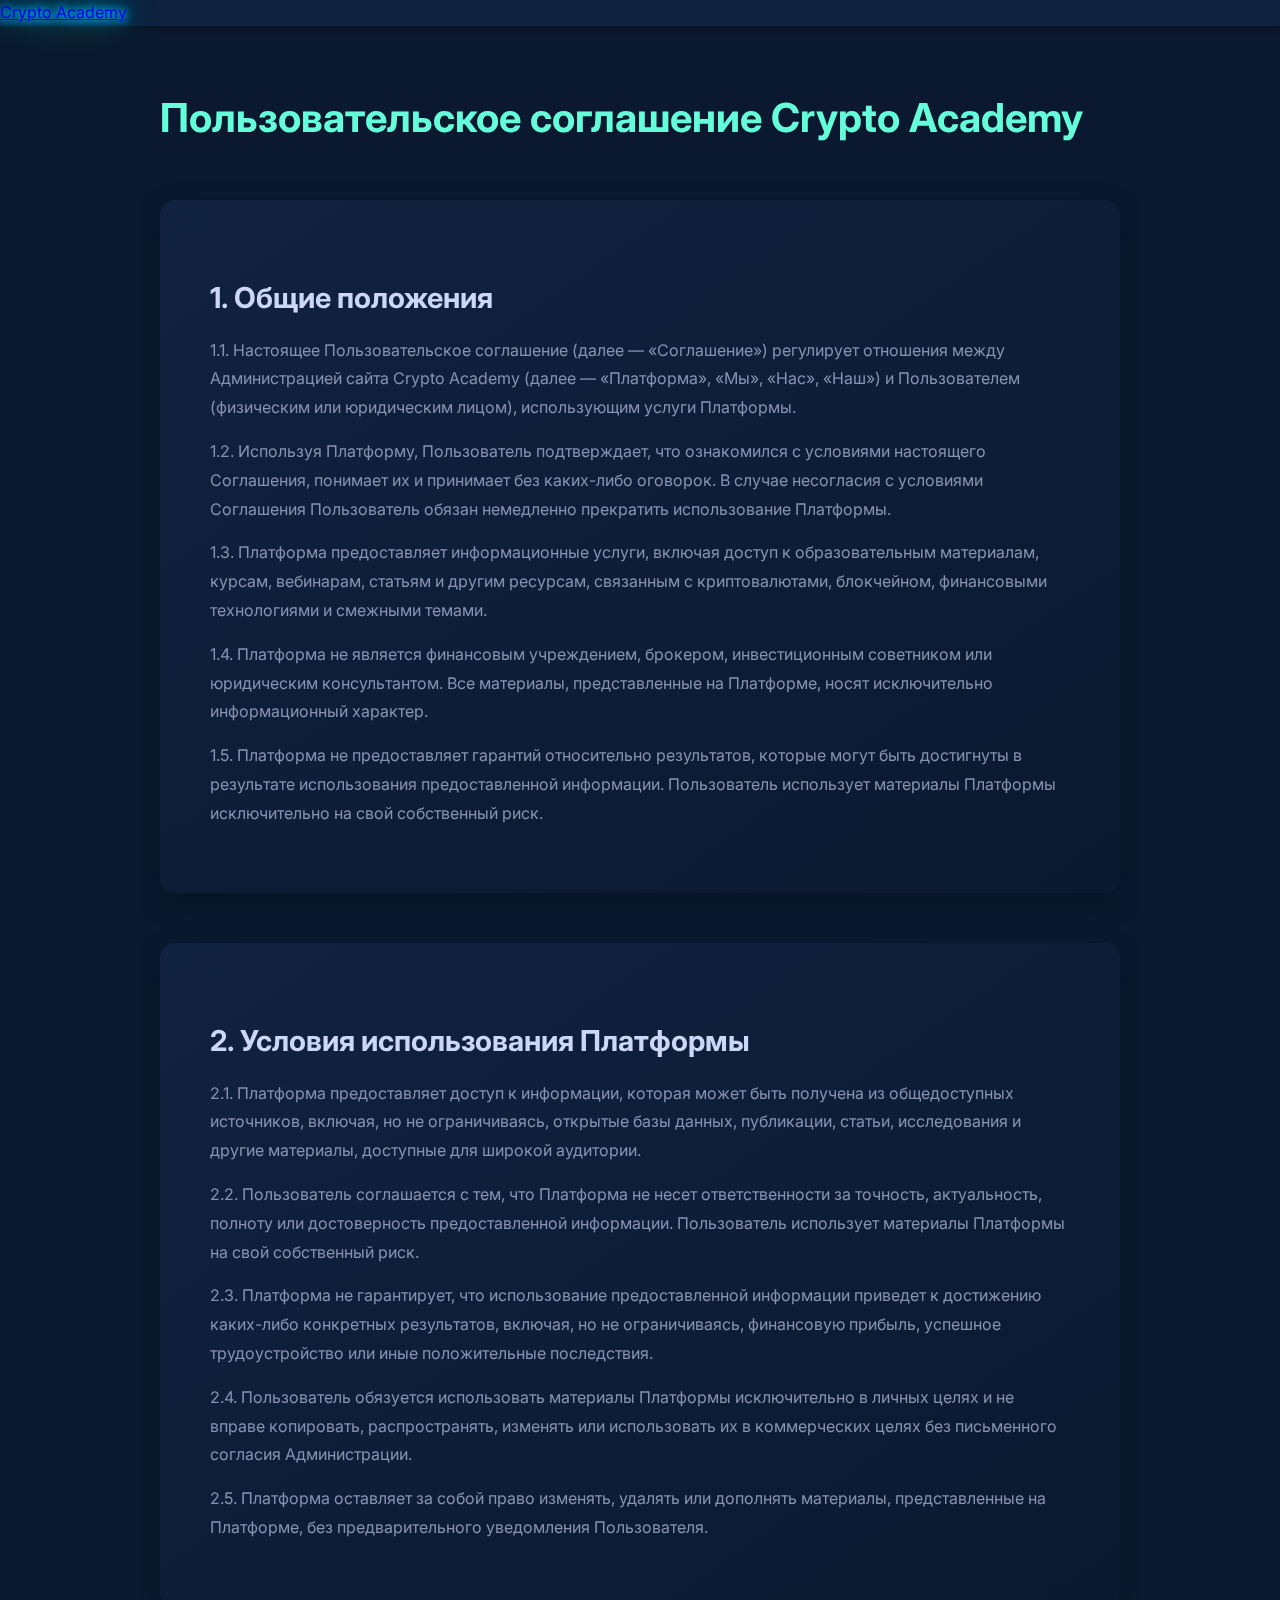
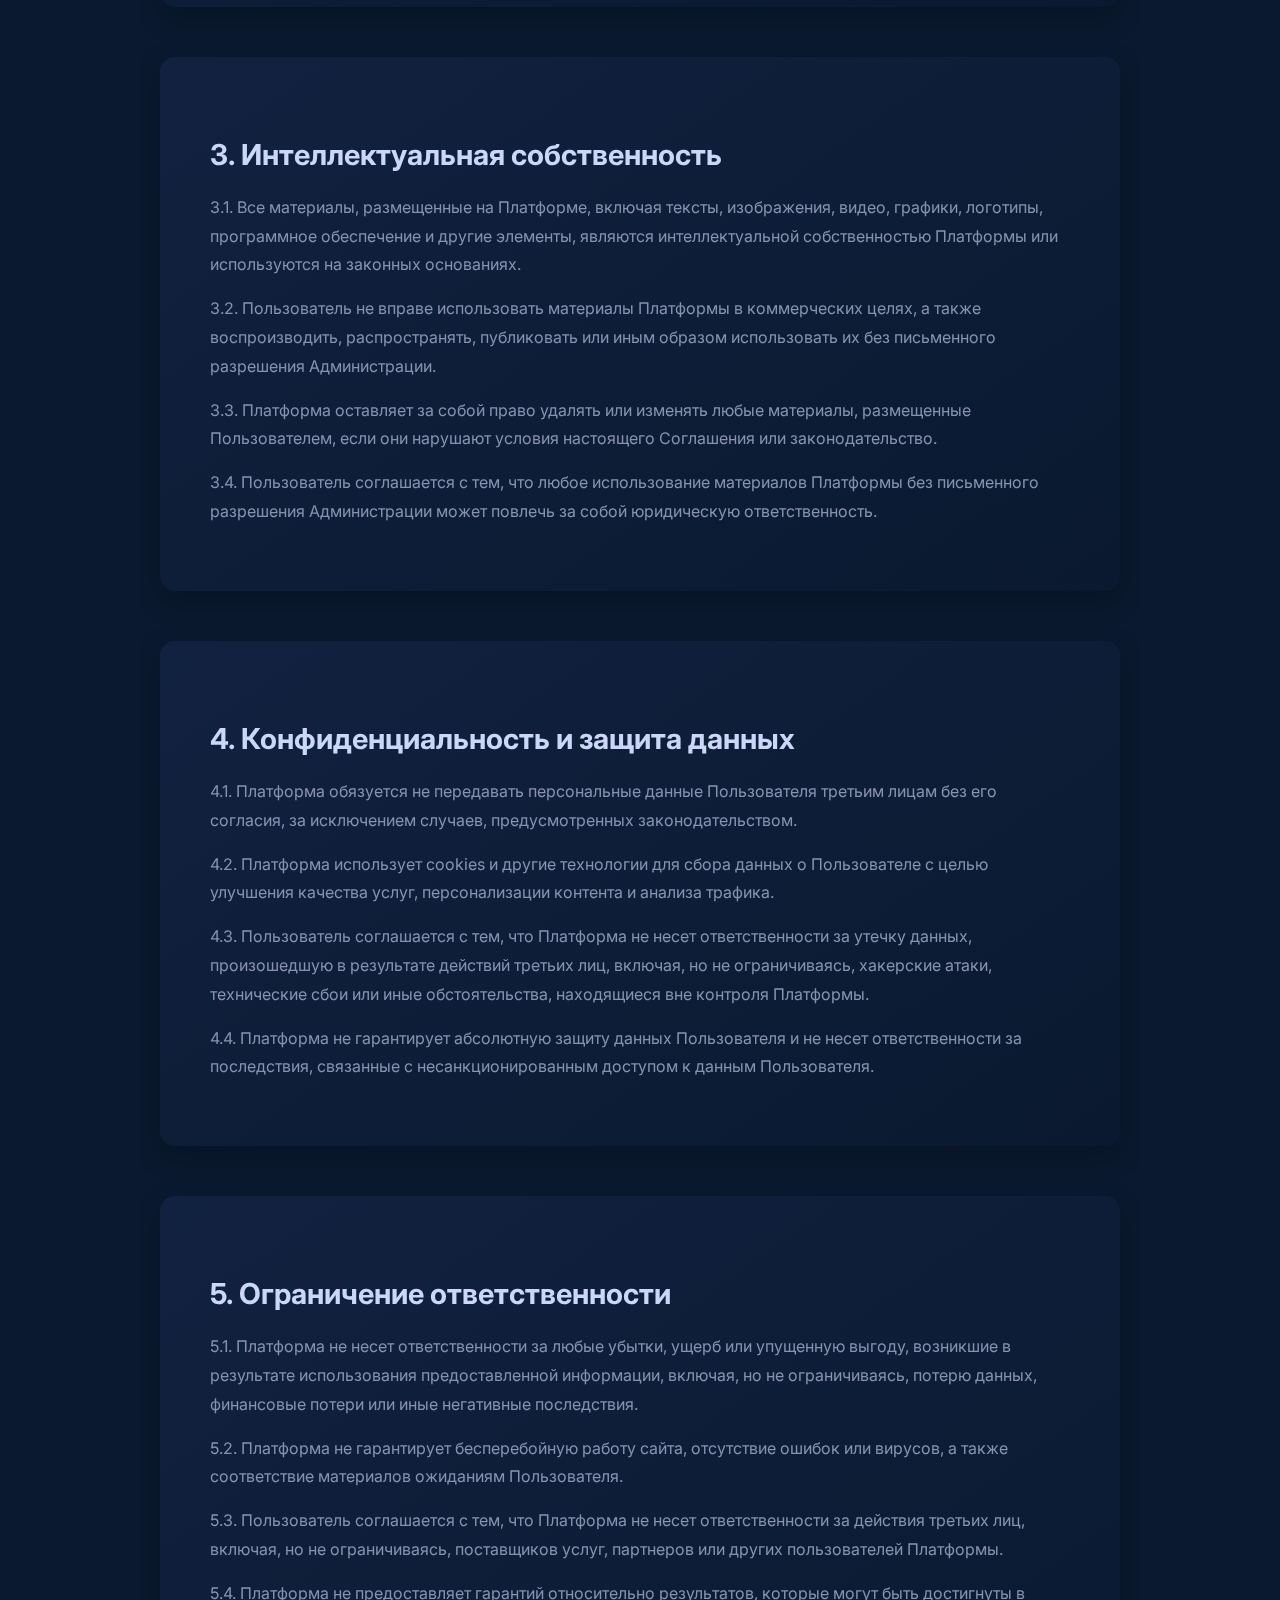
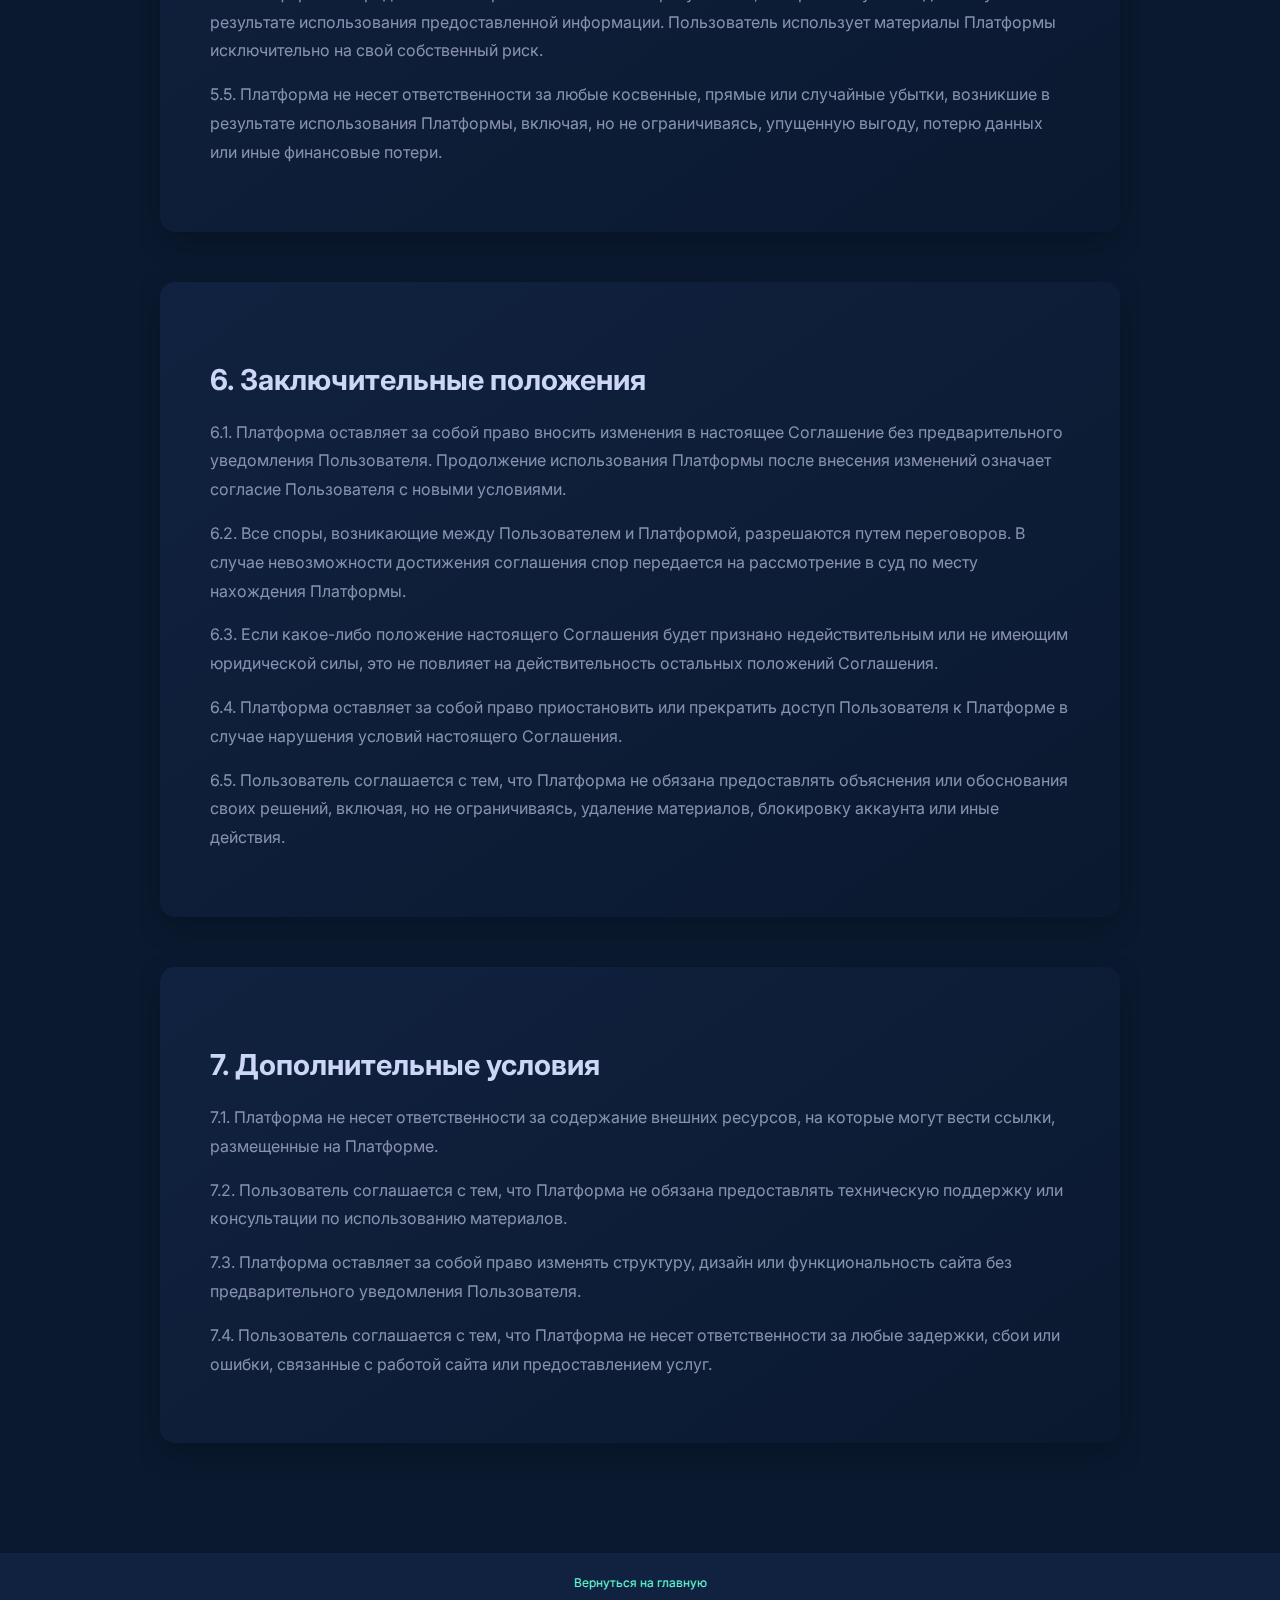
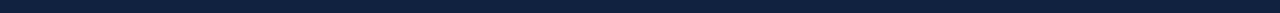
==== terms.html @ c8058bfc "Добавлено пользовательское соглашение и футер" ====
<!DOCTYPE html>
<html lang="ru">
<head>
    <meta charset="UTF-8">
    <meta name="viewport" content="width=device-width, initial-scale=1.0">
    <title>Пользовательское соглашение - Crypto Academy</title>
    <link rel="stylesheet" href="styles.css">
    <link href="https://fonts.googleapis.com/css2?family=Inter:wght@300;400;600;700&display=swap" rel="stylesheet">
</head>
<body class="dark-mode">
    <header>
        <nav>
            <div class="logo neon-glow">
                <a href="index.html">Crypto Academy</a>
            </div>
        </nav>
    </header>

    <main class="terms-content">
        <h1>Пользовательское соглашение Crypto Academy</h1>

        <section>
            <h2>1. Общие положения</h2>
            <p>1.1. Настоящее Пользовательское соглашение (далее — «Соглашение») регулирует отношения между Администрацией сайта Crypto Academy (далее — «Платформа», «Мы», «Нас», «Наш») и Пользователем (физическим или юридическим лицом), использующим услуги Платформы.</p>
            <p>1.2. Используя Платформу, Пользователь подтверждает, что ознакомился с условиями настоящего Соглашения, понимает их и принимает без каких-либо оговорок. В случае несогласия с условиями Соглашения Пользователь обязан немедленно прекратить использование Платформы.</p>
            <p>1.3. Платформа предоставляет информационные услуги, включая доступ к образовательным материалам, курсам, вебинарам, статьям и другим ресурсам, связанным с криптовалютами, блокчейном, финансовыми технологиями и смежными темами.</p>
            <p>1.4. Платформа не является финансовым учреждением, брокером, инвестиционным советником или юридическим консультантом. Все материалы, представленные на Платформе, носят исключительно информационный характер.</p>
            <p>1.5. Платформа не предоставляет гарантий относительно результатов, которые могут быть достигнуты в результате использования предоставленной информации. Пользователь использует материалы Платформы исключительно на свой собственный риск.</p>
        </section>

        <section>
            <h2>2. Условия использования Платформы</h2>
            <p>2.1. Платформа предоставляет доступ к информации, которая может быть получена из общедоступных источников, включая, но не ограничиваясь, открытые базы данных, публикации, статьи, исследования и другие материалы, доступные для широкой аудитории.</p>
            <p>2.2. Пользователь соглашается с тем, что Платформа не несет ответственности за точность, актуальность, полноту или достоверность предоставленной информации. Пользователь использует материалы Платформы на свой собственный риск.</p>
            <p>2.3. Платформа не гарантирует, что использование предоставленной информации приведет к достижению каких-либо конкретных результатов, включая, но не ограничиваясь, финансовую прибыль, успешное трудоустройство или иные положительные последствия.</p>
            <p>2.4. Пользователь обязуется использовать материалы Платформы исключительно в личных целях и не вправе копировать, распространять, изменять или использовать их в коммерческих целях без письменного согласия Администрации.</p>
            <p>2.5. Платформа оставляет за собой право изменять, удалять или дополнять материалы, представленные на Платформе, без предварительного уведомления Пользователя.</p>
        </section>

        <section>
            <h2>3. Интеллектуальная собственность</h2>
            <p>3.1. Все материалы, размещенные на Платформе, включая тексты, изображения, видео, графики, логотипы, программное обеспечение и другие элементы, являются интеллектуальной собственностью Платформы или используются на законных основаниях.</p>
            <p>3.2. Пользователь не вправе использовать материалы Платформы в коммерческих целях, а также воспроизводить, распространять, публиковать или иным образом использовать их без письменного разрешения Администрации.</p>
            <p>3.3. Платформа оставляет за собой право удалять или изменять любые материалы, размещенные Пользователем, если они нарушают условия настоящего Соглашения или законодательство.</p>
            <p>3.4. Пользователь соглашается с тем, что любое использование материалов Платформы без письменного разрешения Администрации может повлечь за собой юридическую ответственность.</p>
        </section>

        <section>
            <h2>4. Конфиденциальность и защита данных</h2>
            <p>4.1. Платформа обязуется не передавать персональные данные Пользователя третьим лицам без его согласия, за исключением случаев, предусмотренных законодательством.</p>
            <p>4.2. Платформа использует cookies и другие технологии для сбора данных о Пользователе с целью улучшения качества услуг, персонализации контента и анализа трафика.</p>
            <p>4.3. Пользователь соглашается с тем, что Платформа не несет ответственности за утечку данных, произошедшую в результате действий третьих лиц, включая, но не ограничиваясь, хакерские атаки, технические сбои или иные обстоятельства, находящиеся вне контроля Платформы.</p>
            <p>4.4. Платформа не гарантирует абсолютную защиту данных Пользователя и не несет ответственности за последствия, связанные с несанкционированным доступом к данным Пользователя.</p>
        </section>

        <section>
            <h2>5. Ограничение ответственности</h2>
            <p>5.1. Платформа не несет ответственности за любые убытки, ущерб или упущенную выгоду, возникшие в результате использования предоставленной информации, включая, но не ограничиваясь, потерю данных, финансовые потери или иные негативные последствия.</p>
            <p>5.2. Платформа не гарантирует бесперебойную работу сайта, отсутствие ошибок или вирусов, а также соответствие материалов ожиданиям Пользователя.</p>
            <p>5.3. Пользователь соглашается с тем, что Платформа не несет ответственности за действия третьих лиц, включая, но не ограничиваясь, поставщиков услуг, партнеров или других пользователей Платформы.</p>
            <p>5.4. Платформа не предоставляет гарантий относительно результатов, которые могут быть достигнуты в результате использования предоставленной информации. Пользователь использует материалы Платформы исключительно на свой собственный риск.</p>
            <p>5.5. Платформа не несет ответственности за любые косвенные, прямые или случайные убытки, возникшие в результате использования Платформы, включая, но не ограничиваясь, упущенную выгоду, потерю данных или иные финансовые потери.</p>
        </section>

        <section>
            <h2>6. Заключительные положения</h2>
            <p>6.1. Платформа оставляет за собой право вносить изменения в настоящее Соглашение без предварительного уведомления Пользователя. Продолжение использования Платформы после внесения изменений означает согласие Пользователя с новыми условиями.</p>
            <p>6.2. Все споры, возникающие между Пользователем и Платформой, разрешаются путем переговоров. В случае невозможности достижения соглашения спор передается на рассмотрение в суд по месту нахождения Платформы.</p>
            <p>6.3. Если какое-либо положение настоящего Соглашения будет признано недействительным или не имеющим юридической силы, это не повлияет на действительность остальных положений Соглашения.</p>
            <p>6.4. Платформа оставляет за собой право приостановить или прекратить доступ Пользователя к Платформе в случае нарушения условий настоящего Соглашения.</p>
            <p>6.5. Пользователь соглашается с тем, что Платформа не обязана предоставлять объяснения или обоснования своих решений, включая, но не ограничиваясь, удаление материалов, блокировку аккаунта или иные действия.</p>
        </section>

        <section>
            <h2>7. Дополнительные условия</h2>
            <p>7.1. Платформа не несет ответственности за содержание внешних ресурсов, на которые могут вести ссылки, размещенные на Платформе.</p>
            <p>7.2. Пользователь соглашается с тем, что Платформа не обязана предоставлять техническую поддержку или консультации по использованию материалов.</p>
            <p>7.3. Платформа оставляет за собой право изменять структуру, дизайн или функциональность сайта без предварительного уведомления Пользователя.</p>
            <p>7.4. Пользователь соглашается с тем, что Платформа не несет ответственности за любые задержки, сбои или ошибки, связанные с работой сайта или предоставлением услуг.</p>
        </section>
    </main>

    <footer>
        <div class="footer-content">
            <a href="index.html">Вернуться на главную</a>
        </div>
    </footer>
</body>
</html>
---- styles.css ----
:root {
    --primary-color: #0A192F;
    --secondary-color: #112240;
    --accent-color: #64FFDA;
    --text-color: #8892B0;
    --light-text: #CCD6F6;
    --neon-blue: #00B4FF;
    --neon-green: #00FF87;
}

* {
    margin: 0;
    padding: 0;
    box-sizing: border-box;
    scroll-behavior: smooth;
}

@keyframes float {
    0% { transform: translateY(0px); }
    50% { transform: translateY(-15px); }
    100% { transform: translateY(0px); }
}

@keyframes rotate {
    from { transform: rotate(0deg); }
    to { transform: rotate(360deg); }
}

body {
    font-family: 'Inter', sans-serif;
    background-color: var(--primary-color);
    color: var(--text-color);
    line-height: 1.6;
    perspective: 1000px;
}

.dark-mode {
    background-color: var(--primary-color);
    color: var(--light-text);
}

main {
    max-width: 1400px;
    margin: 0 auto;
    padding: 0 15px;
    position: relative;
    overflow: hidden;
}

/* Crypto Background Elements */
.crypto-bg {
    position: absolute;
    z-index: -1;
    opacity: 0.1;
}

.crypto-bg-coin {
    position: absolute;
    width: 50px;
    height: 50px;
    background: radial-gradient(circle, var(--neon-blue), transparent 70%);
    border-radius: 50%;
    animation: float 5s infinite;
}

/* Header with Futuristic Design */
header {
    background-color: var(--secondary-color);
    backdrop-filter: blur(10px);
    box-shadow: 0 4px 6px rgba(0,0,0,0.2);
    transition: all 0.3s ease;
}

.nav-links a {
    color: var(--light-text);
    position: relative;
    transition: all 0.3s ease;
}

.nav-links a::after {
    content: '';
    position: absolute;
    width: 0;
    height: 2px;
    bottom: -5px;
    left: 0;
    background-color: var(--accent-color);
    transition: width 0.3s;
}

.nav-links a:hover::after {
    width: 100%;
}

/* Hero Section with 3D Effect */
.hero {
    min-height: 80vh;
    display: flex;
    align-items: center;
    justify-content: center;
    background: linear-gradient(135deg, var(--primary-color), var(--secondary-color));
    position: relative;
    overflow: hidden;
    transform-style: preserve-3d;
}

.hero-content {
    transform: translateZ(50px);
    text-shadow: 0 0 10px rgba(100, 255, 218, 0.3);
}

.hero-content h1 {
    color: var(--accent-color);
    font-size: 4rem;
    text-transform: uppercase;
    letter-spacing: 2px;
}

.cta-button {
    display: inline-block;
    padding: 20px 40px;
    font-size: 24px;
    font-weight: 600;
    text-decoration: none;
    color: #111;
    background: #00ffcc;
    border: none;
    border-radius: 8px;
    cursor: pointer;
    position: relative;
    overflow: hidden;
    transition: all 0.3s ease;
    text-transform: uppercase;
    letter-spacing: 1px;
    box-shadow: 0 0 20px rgba(0, 255, 204, 0.5);
}

.cta-button:before {
    content: '';
    position: absolute;
    top: 0;
    left: -100%;
    width: 100%;
    height: 100%;
    background: linear-gradient(
        120deg,
        transparent,
        rgba(255, 255, 255, 0.3),
        transparent
    );
    transition: 0.5s;
}

.cta-button:hover {
    transform: translateY(-3px);
    box-shadow: 0 0 30px rgba(0, 255, 204, 0.8);
    background: #00ffd5;
}

.cta-button:hover:before {
    left: 100%;
}

.cta-button i {
    margin-right: 10px;
    font-size: 24px;
    vertical-align: middle;
}

@media (max-width: 768px) {
    .cta-button {
        padding: 15px 30px;
        font-size: 20px;
    }
}

/* Sections with Gradient and Shadow */
section {
    background: linear-gradient(145deg, var(--secondary-color), var(--primary-color));
    border-radius: 15px;
    box-shadow: 0 10px 30px rgba(0,0,0,0.2);
    margin: 50px 0;
    padding: 50px;
    position: relative;
    overflow: hidden;
}

.reasons-grid, .benefits-grid {
    display: grid;
    grid-template-columns: repeat(auto-fit, minmax(250px, 1fr));
    gap: 30px;
}

.reason-card, .benefit-card {
    background: rgba(17, 34, 64, 0.5);
    backdrop-filter: blur(10px);
    border-radius: 15px;
    padding: 30px;
    transition: all 0.3s ease;
    transform-style: preserve-3d;
}

.reason-card:hover, .benefit-card:hover {
    transform: translateZ(20px) scale(1.05);
    box-shadow: 0 15px 35px rgba(0,0,0,0.3);
}

.reviews-grid {
    display: grid;
    grid-template-columns: repeat(auto-fit, minmax(300px, 1fr));
    gap: 30px;
    padding: 20px;
}

.review-card {
    background: rgba(255, 255, 255, 0.03);
    border: 1px solid rgba(255, 255, 255, 0.1);
    border-radius: 15px;
    padding: 25px;
    transition: all 0.3s ease;
    display: flex;
    flex-direction: column;
    min-height: 280px;
}

.review-card p {
    color: #e6e6e6;
    font-size: 16px;
    line-height: 1.6;
    margin-bottom: 20px;
    flex-grow: 1;
}

.review-author {
    color: #00ffff;
    font-size: 18px;
    font-weight: 600;
    text-align: right;
    margin-top: auto;
    text-shadow: 0 0 10px rgba(0, 255, 255, 0.3);
}

.review-card:hover {
    transform: translateY(-5px);
    box-shadow: 0 5px 20px rgba(0, 255, 255, 0.1);
    border-color: rgba(0, 255, 255, 0.2);
}

.partners {
    padding: 20px;
    background: rgba(17, 24, 39, 0.6);
    backdrop-filter: blur(10px);
    border-radius: 16px;
    margin: 20px;
    box-shadow: 0 4px 6px -1px rgba(0, 0, 0, 0.1), 0 2px 4px -1px rgba(0, 0, 0, 0.06);
}

.partners h2 {
    font-size: 24px;
    margin-bottom: 25px;
    text-align: center;
}

.partners-logos {
    display: flex;
    justify-content: center;
    align-items: center;
    gap: 40px;
    margin: 0 auto;
    flex-wrap: wrap;
    max-width: 900px;
    padding: 0 20px;
}

.partner-logo {
    width: 150px;
    height: 220px;
    display: flex;
    flex-direction: column;
    align-items: center;
    transition: all 0.3s ease;
    background: rgba(255, 255, 255, 0.03);
    padding: 20px;
    border-radius: 12px;
    border: 1px solid rgba(255, 255, 255, 0.1);
    text-decoration: none;
}

.partner-logo img {
    width: 100px;
    height: 100px;
    object-fit: contain;
    transition: all 0.3s ease;
    filter: brightness(0.9);
    margin-bottom: 30px;
}

.exchange-name {
    color: #00ffff;
    font-size: 22px;
    font-weight: 600;
    text-align: center;
    transition: all 0.3s ease;
    text-shadow: 0 0 10px rgba(0, 255, 255, 0.5),
                 0 0 20px rgba(0, 255, 255, 0.3),
                 0 0 30px rgba(0, 255, 255, 0.2);
    letter-spacing: 1px;
}

.partner-logo:hover {
    background: rgba(255, 255, 255, 0.05);
    transform: translateY(-2px);
    border-color: rgba(0, 255, 255, 0.2);
}

.partner-logo:hover img {
    filter: brightness(1);
}

.partner-logo:hover .exchange-name {
    text-shadow: 0 0 15px rgba(0, 255, 255, 0.7),
                 0 0 25px rgba(0, 255, 255, 0.5),
                 0 0 35px rgba(0, 255, 255, 0.3);
}

@media (max-width: 768px) {
    .partner-logo {
        width: 130px;
        height: 180px;
        padding: 15px;
    }

    .partner-logo img {
        width: 80px;
        height: 80px;
        margin-bottom: 20px;
    }

    .exchange-name {
        font-size: 18px;
    }
}

.subtitle-large {
    font-size: 28px;
    margin: 20px 0;
    font-weight: 500;
    text-shadow: 0 0 10px rgba(0, 255, 255, 0.5);
}

@media (max-width: 768px) {
    .subtitle-large {
        font-size: 22px;
        margin: 15px 0;
    }
}

@media (max-width: 768px) {
    body {
        font-size: 14px;
    }

    header {
        flex-direction: column;
        padding: 15px;
    }

    .nav-links {
        margin-top: 10px;
        display: flex;
        flex-wrap: wrap;
        justify-content: center;
        gap: 10px;
    }

    .hero {
        padding: 30px 15px;
        text-align: center;
    }

    .hero-content h1 {
        font-size: 2rem;
    }

    .hero-subtitle {
        font-size: 1rem;
    }

    .reasons-grid,
    .benefits-grid,
    .reviews-grid,
    .partners-logos {
        grid-template-columns: 1fr;
    }

    section {
        padding: 20px 15px;
        margin: 20px 0;
    }

    .partners {
        margin: 10px;
        padding: 15px;
    }
    
    .partners h2 {
        font-size: 20px;
        margin-bottom: 20px;
    }

    .partners-logos {
        gap: 20px;
    }

    .reviews-grid {
        grid-template-columns: 1fr;
        gap: 20px;
        padding: 15px;
    }

    .review-card {
        padding: 20px;
        min-height: 240px;
    }

    .review-card p {
        font-size: 15px;
        line-height: 1.5;
        margin-bottom: 15px;
    }

    .review-author {
        font-size: 16px;
    }
}

@media (max-width: 1024px) {
    .reasons-grid,
    .benefits-grid,
    .reviews-grid {
        grid-template-columns: repeat(2, 1fr);
    }
}

/* Neon Glow Effects */
.neon-glow {
    text-shadow: 
        0 0 7px var(--neon-blue),
        0 0 10px var(--neon-blue),
        0 0 21px var(--neon-blue),
        0 0 42px var(--neon-green),
        0 0 82px var(--neon-green);
}

/* Additional Animations */
@keyframes crypto-flow {
    0% { transform: translateX(-100%); }
    100% { transform: translateX(100vw); }
}

.crypto-flow {
    position: absolute;
    bottom: 0;
    left: 0;
    width: 100%;
    height: 2px;
    background: linear-gradient(to right, transparent, var(--accent-color), transparent);
    animation: crypto-flow 10s linear infinite;
}

/* Terms Page Styles */
.terms-content {
    max-width: 1000px;
    margin: 40px auto;
    padding: 20px;
}

.terms-content h1 {
    color: var(--accent-color);
    margin-bottom: 30px;
    font-size: 2.5rem;
}

.terms-content h2 {
    color: var(--light-text);
    margin: 25px 0 15px;
    font-size: 1.8rem;
}

.terms-content p {
    margin-bottom: 15px;
    line-height: 1.8;
    color: var(--text-color);
}

.terms-content section {
    margin-bottom: 40px;
}

/* Footer Styles */
footer {
    background-color: var(--secondary-color);
    padding: 20px 0;
    margin-top: 50px;
}

.footer-content {
    max-width: 1400px;
    margin: 0 auto;
    padding: 0 15px;
    text-align: center;
    font-size: 12px;
    color: var(--text-color);
}

.footer-content a {
    color: var(--accent-color);
    text-decoration: none;
    transition: color 0.3s ease;
}

.footer-content a:hover {
    color: var(--light-text);
}

.legal-links {
    margin-top: 10px;
}

.legal-links a {
    margin: 0 10px;
}
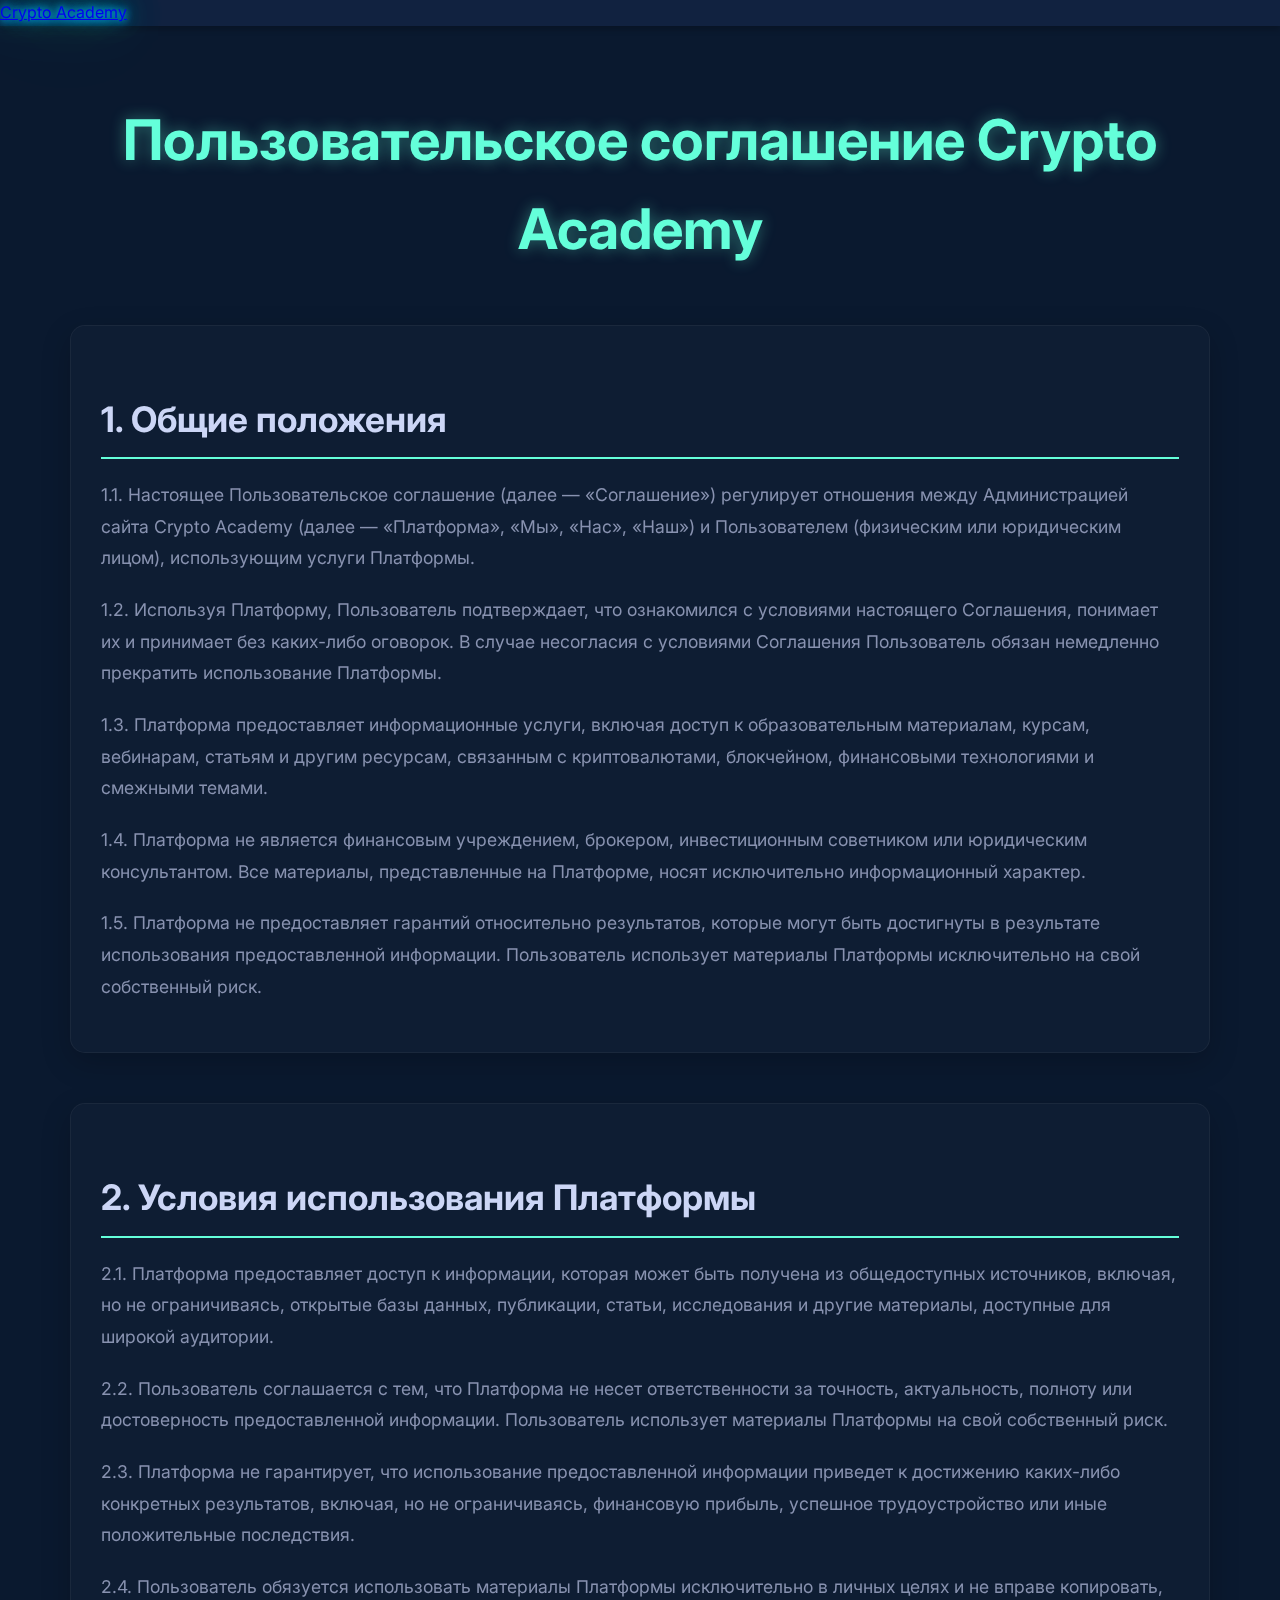
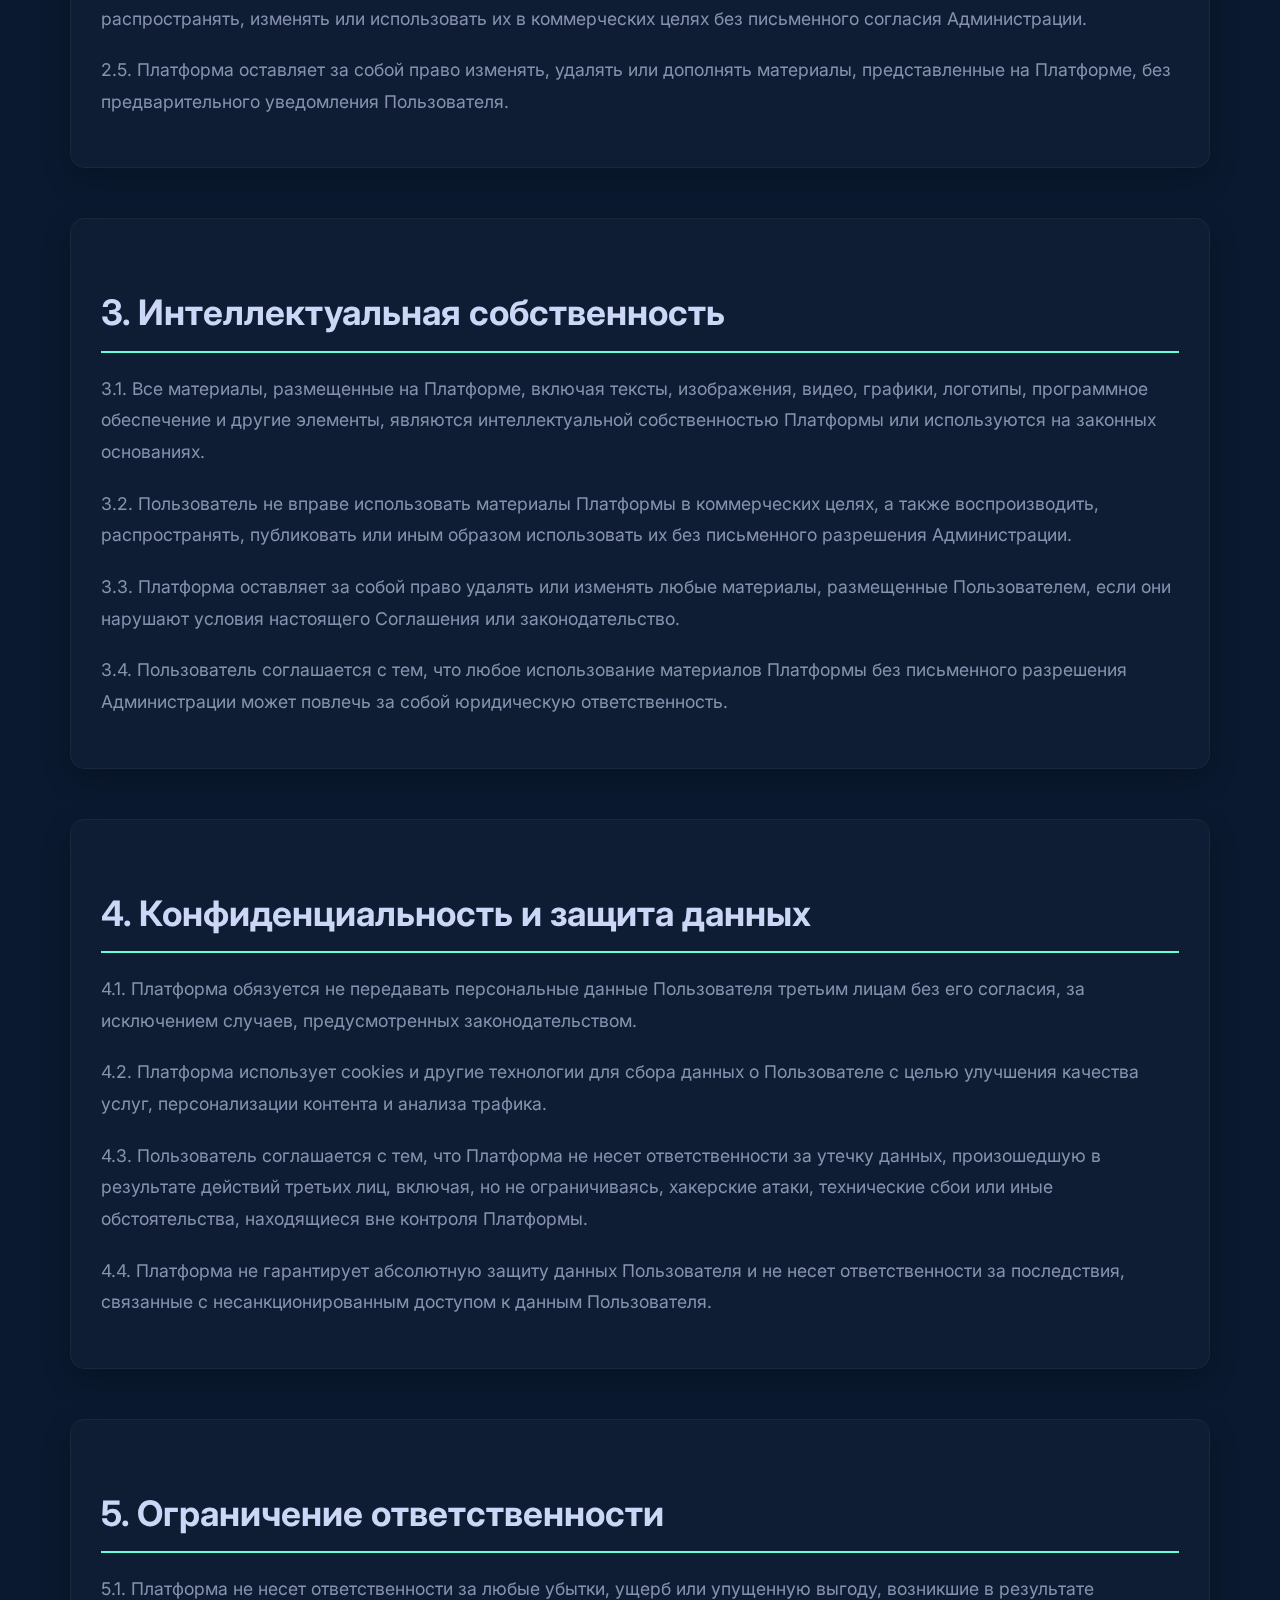
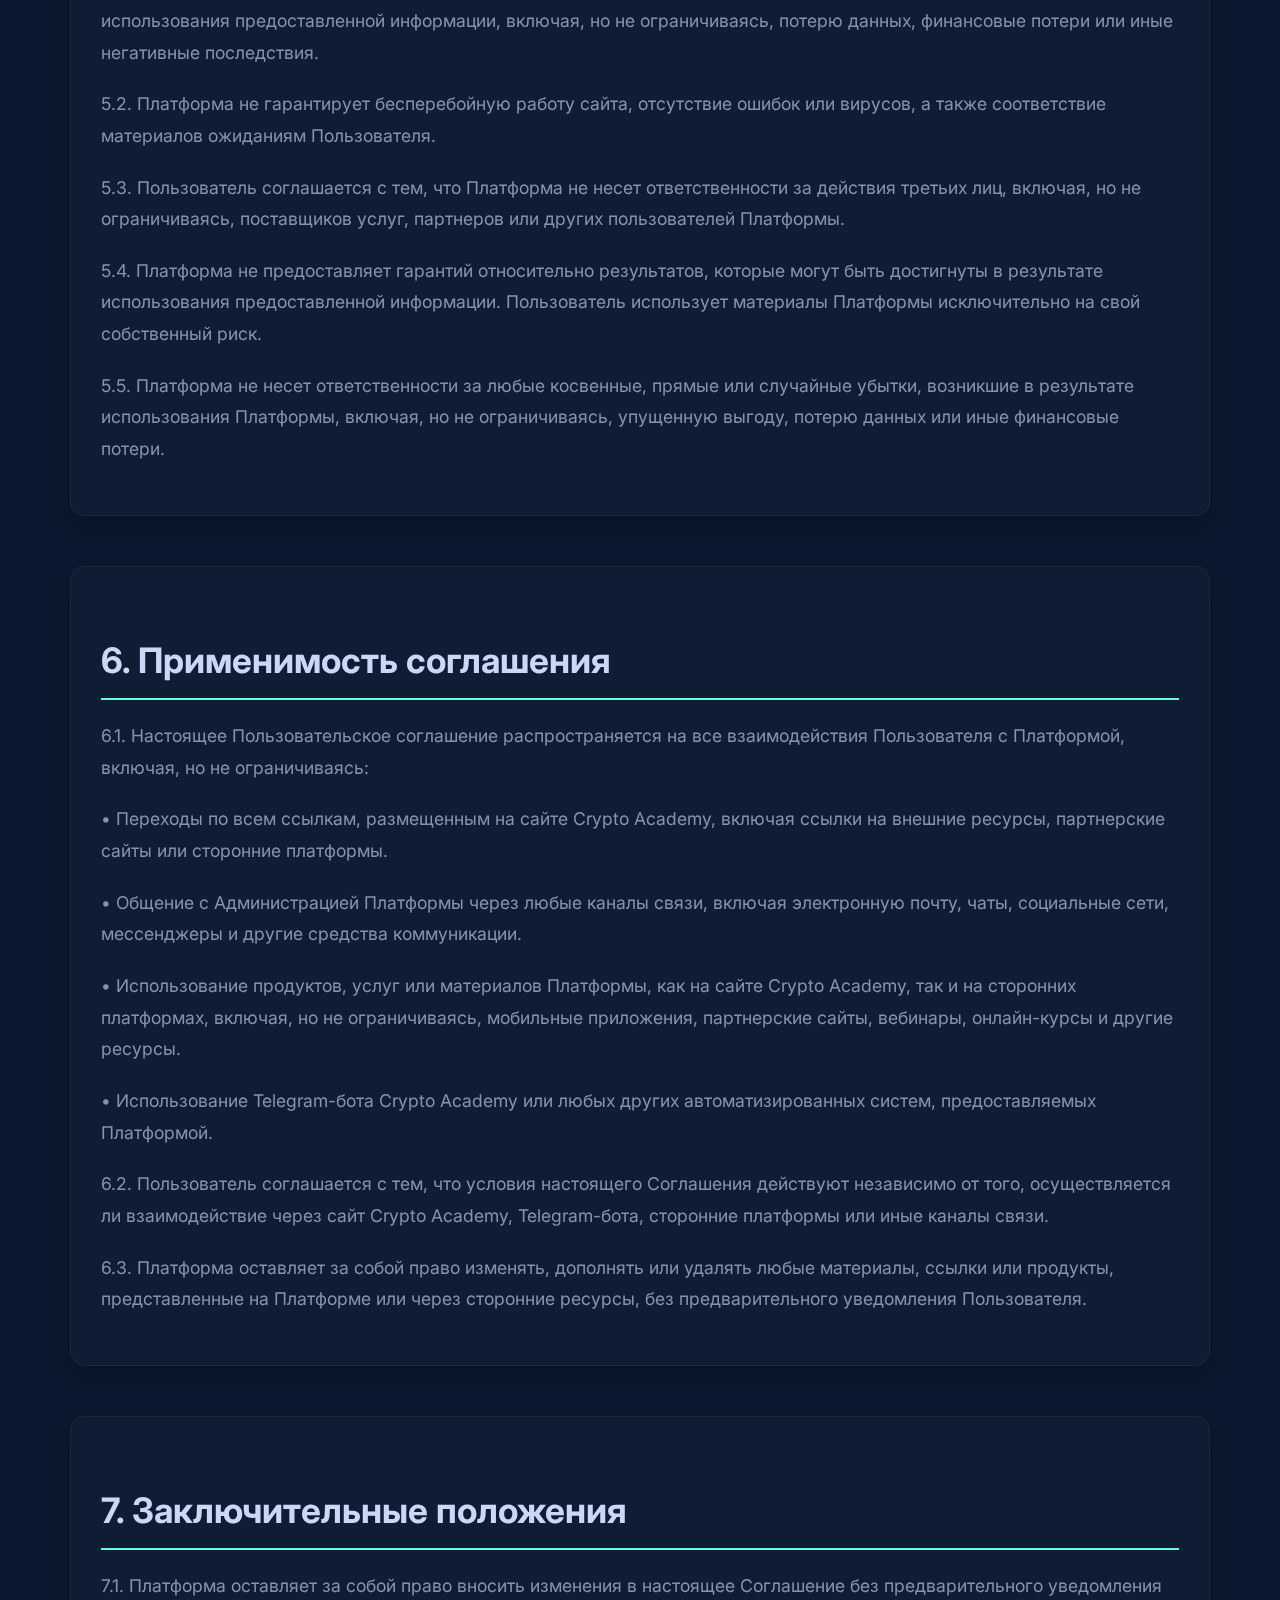
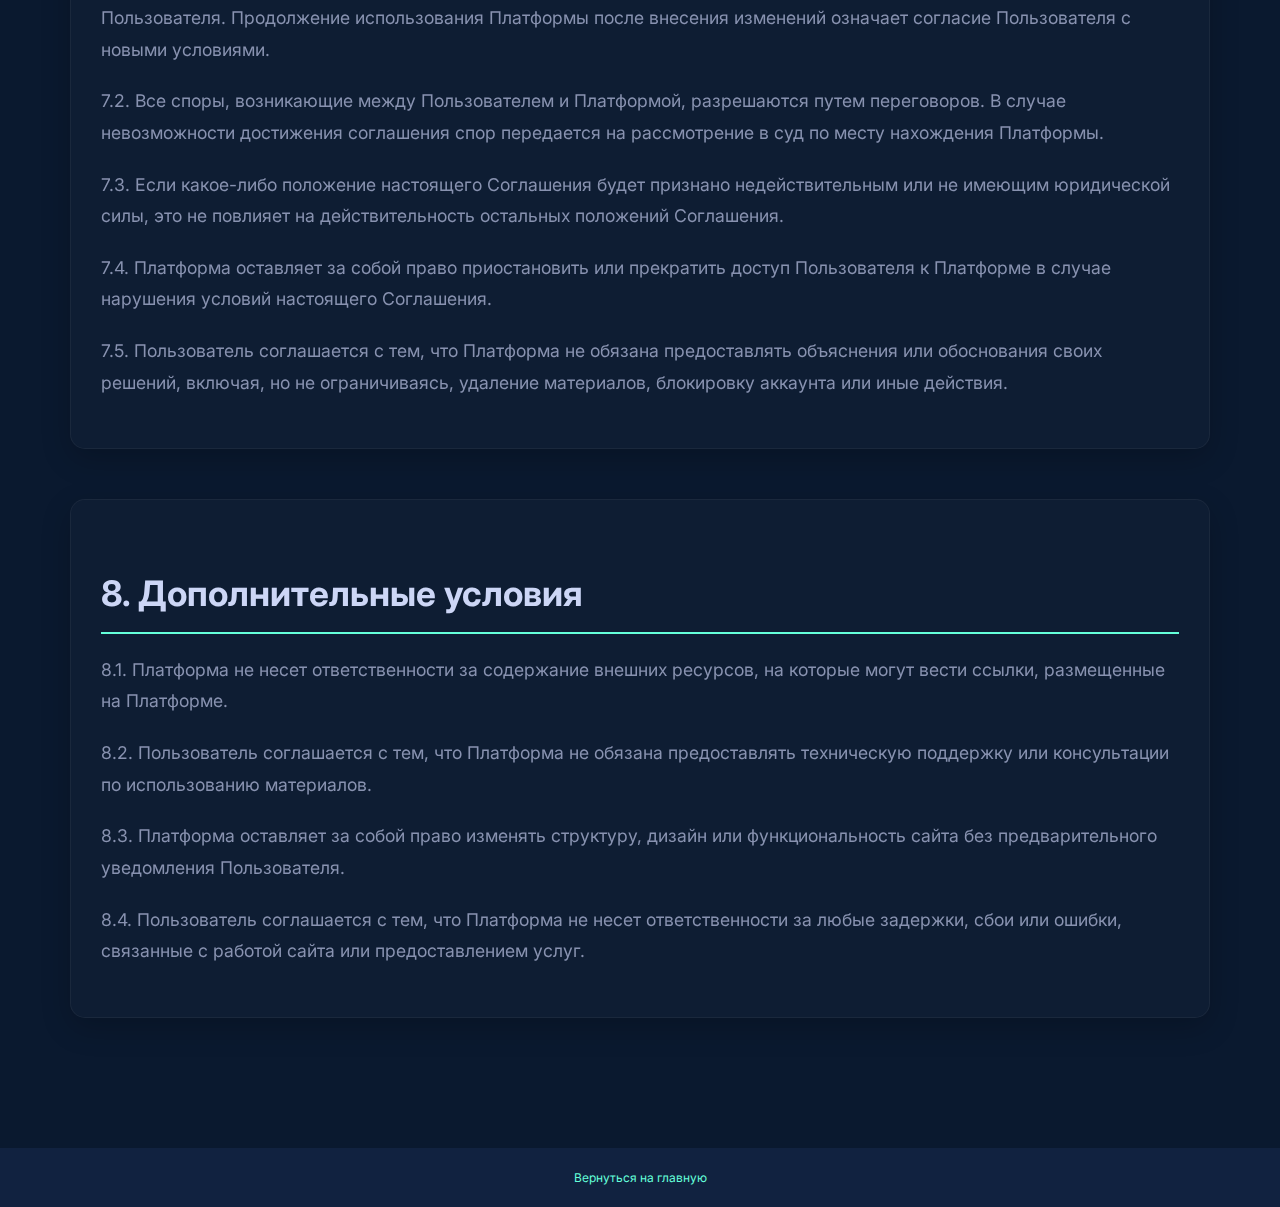
==== commit bcd3f93e: "Обновлен дизайн статистики и пользовательское соглашение" ====
--- a/terms.html
+++ b/terms.html
@@ -63,20 +63,31 @@
         </section>
 
         <section>
-            <h2>6. Заключительные положения</h2>
-            <p>6.1. Платформа оставляет за собой право вносить изменения в настоящее Соглашение без предварительного уведомления Пользователя. Продолжение использования Платформы после внесения изменений означает согласие Пользователя с новыми условиями.</p>
-            <p>6.2. Все споры, возникающие между Пользователем и Платформой, разрешаются путем переговоров. В случае невозможности достижения соглашения спор передается на рассмотрение в суд по месту нахождения Платформы.</p>
-            <p>6.3. Если какое-либо положение настоящего Соглашения будет признано недействительным или не имеющим юридической силы, это не повлияет на действительность остальных положений Соглашения.</p>
-            <p>6.4. Платформа оставляет за собой право приостановить или прекратить доступ Пользователя к Платформе в случае нарушения условий настоящего Соглашения.</p>
-            <p>6.5. Пользователь соглашается с тем, что Платформа не обязана предоставлять объяснения или обоснования своих решений, включая, но не ограничиваясь, удаление материалов, блокировку аккаунта или иные действия.</p>
+            <h2>6. Применимость соглашения</h2>
+            <p>6.1. Настоящее Пользовательское соглашение распространяется на все взаимодействия Пользователя с Платформой, включая, но не ограничиваясь:</p>
+            <p>• Переходы по всем ссылкам, размещенным на сайте Crypto Academy, включая ссылки на внешние ресурсы, партнерские сайты или сторонние платформы.</p>
+            <p>• Общение с Администрацией Платформы через любые каналы связи, включая электронную почту, чаты, социальные сети, мессенджеры и другие средства коммуникации.</p>
+            <p>• Использование продуктов, услуг или материалов Платформы, как на сайте Crypto Academy, так и на сторонних платформах, включая, но не ограничиваясь, мобильные приложения, партнерские сайты, вебинары, онлайн-курсы и другие ресурсы.</p>
+            <p>• Использование Telegram-бота Crypto Academy или любых других автоматизированных систем, предоставляемых Платформой.</p>
+            <p>6.2. Пользователь соглашается с тем, что условия настоящего Соглашения действуют независимо от того, осуществляется ли взаимодействие через сайт Crypto Academy, Telegram-бота, сторонние платформы или иные каналы связи.</p>
+            <p>6.3. Платформа оставляет за собой право изменять, дополнять или удалять любые материалы, ссылки или продукты, представленные на Платформе или через сторонние ресурсы, без предварительного уведомления Пользователя.</p>
         </section>
 
         <section>
-            <h2>7. Дополнительные условия</h2>
-            <p>7.1. Платформа не несет ответственности за содержание внешних ресурсов, на которые могут вести ссылки, размещенные на Платформе.</p>
-            <p>7.2. Пользователь соглашается с тем, что Платформа не обязана предоставлять техническую поддержку или консультации по использованию материалов.</p>
-            <p>7.3. Платформа оставляет за собой право изменять структуру, дизайн или функциональность сайта без предварительного уведомления Пользователя.</p>
-            <p>7.4. Пользователь соглашается с тем, что Платформа не несет ответственности за любые задержки, сбои или ошибки, связанные с работой сайта или предоставлением услуг.</p>
+            <h2>7. Заключительные положения</h2>
+            <p>7.1. Платформа оставляет за собой право вносить изменения в настоящее Соглашение без предварительного уведомления Пользователя. Продолжение использования Платформы после внесения изменений означает согласие Пользователя с новыми условиями.</p>
+            <p>7.2. Все споры, возникающие между Пользователем и Платформой, разрешаются путем переговоров. В случае невозможности достижения соглашения спор передается на рассмотрение в суд по месту нахождения Платформы.</p>
+            <p>7.3. Если какое-либо положение настоящего Соглашения будет признано недействительным или не имеющим юридической силы, это не повлияет на действительность остальных положений Соглашения.</p>
+            <p>7.4. Платформа оставляет за собой право приостановить или прекратить доступ Пользователя к Платформе в случае нарушения условий настоящего Соглашения.</p>
+            <p>7.5. Пользователь соглашается с тем, что Платформа не обязана предоставлять объяснения или обоснования своих решений, включая, но не ограничиваясь, удаление материалов, блокировку аккаунта или иные действия.</p>
+        </section>
+
+        <section>
+            <h2>8. Дополнительные условия</h2>
+            <p>8.1. Платформа не несет ответственности за содержание внешних ресурсов, на которые могут вести ссылки, размещенные на Платформе.</p>
+            <p>8.2. Пользователь соглашается с тем, что Платформа не обязана предоставлять техническую поддержку или консультации по использованию материалов.</p>
+            <p>8.3. Платформа оставляет за собой право изменять структуру, дизайн или функциональность сайта без предварительного уведомления Пользователя.</p>
+            <p>8.4. Пользователь соглашается с тем, что Платформа не несет ответственности за любые задержки, сбои или ошибки, связанные с работой сайта или предоставлением услуг.</p>
         </section>
     </main>
 
--- a/styles.css
+++ b/styles.css
@@ -468,33 +468,134 @@
     animation: crypto-flow 10s linear infinite;
 }
 
+/* Stats Section Styles */
+.stats {
+    padding: 60px 0;
+    background: linear-gradient(145deg, var(--secondary-color), var(--primary-color));
+}
+
+.stats-container {
+    max-width: 1200px;
+    margin: 0 auto;
+    display: flex;
+    justify-content: space-around;
+    align-items: center;
+    flex-wrap: wrap;
+    gap: 30px;
+    padding: 0 20px;
+}
+
+.stat-card {
+    background: rgba(255, 255, 255, 0.05);
+    backdrop-filter: blur(10px);
+    border-radius: 20px;
+    padding: 40px;
+    text-align: center;
+    min-width: 280px;
+    border: 1px solid rgba(255, 255, 255, 0.1);
+    transition: all 0.3s ease;
+    animation: fadeIn 0.5s ease-out;
+    display: flex;
+    flex-direction: column;
+    align-items: center;
+}
+
+.stat-card:hover {
+    transform: translateY(-10px);
+    border-color: var(--accent-color);
+    box-shadow: 0 10px 30px rgba(100, 255, 218, 0.1);
+}
+
+.stat-icon {
+    font-size: 2.5rem;
+    margin-bottom: 15px;
+    background: linear-gradient(135deg, var(--neon-blue), var(--neon-green));
+    -webkit-background-clip: text;
+    -webkit-text-fill-color: transparent;
+}
+
+.stat-symbol {
+    font-size: 2rem;
+    color: var(--accent-color);
+    margin-bottom: 5px;
+    font-weight: 700;
+    text-shadow: 0 0 10px rgba(100, 255, 218, 0.3);
+}
+
+.stat-number {
+    font-size: 4rem;
+    font-weight: 700;
+    color: var(--accent-color);
+    margin-bottom: 15px;
+    font-family: 'Inter', sans-serif;
+    text-shadow: 0 0 10px rgba(100, 255, 218, 0.3);
+    line-height: 1;
+}
+
+.stat-label {
+    font-size: 1.2rem;
+    color: var(--light-text);
+    font-weight: 400;
+}
+
+@keyframes fadeIn {
+    from {
+        opacity: 0;
+        transform: translateY(20px);
+    }
+    to {
+        opacity: 1;
+        transform: translateY(0);
+    }
+}
+
+@media (max-width: 768px) {
+    .stats-container {
+        flex-direction: column;
+    }
+    
+    .stat-card {
+        width: 100%;
+        max-width: 300px;
+    }
+}
+
 /* Terms Page Styles */
 .terms-content {
-    max-width: 1000px;
+    max-width: 1200px;
     margin: 40px auto;
-    padding: 20px;
+    padding: 30px;
 }
 
 .terms-content h1 {
     color: var(--accent-color);
-    margin-bottom: 30px;
-    font-size: 2.5rem;
+    margin-bottom: 40px;
+    font-size: 3.5rem;
+    text-align: center;
+    text-shadow: 0 0 15px rgba(100, 255, 218, 0.4);
 }
 
 .terms-content h2 {
     color: var(--light-text);
-    margin: 25px 0 15px;
-    font-size: 1.8rem;
+    margin: 35px 0 20px;
+    font-size: 2.2rem;
+    border-bottom: 2px solid var(--accent-color);
+    padding-bottom: 10px;
 }
 
 .terms-content p {
-    margin-bottom: 15px;
+    margin-bottom: 20px;
     line-height: 1.8;
     color: var(--text-color);
+    font-size: 1.1rem;
 }
 
 .terms-content section {
-    margin-bottom: 40px;
+    margin-bottom: 50px;
+    background: rgba(255, 255, 255, 0.02);
+    padding: 30px;
+    border-radius: 15px;
+    border: 1px solid rgba(255, 255, 255, 0.05);
 }
 
 /* Footer Styles */
